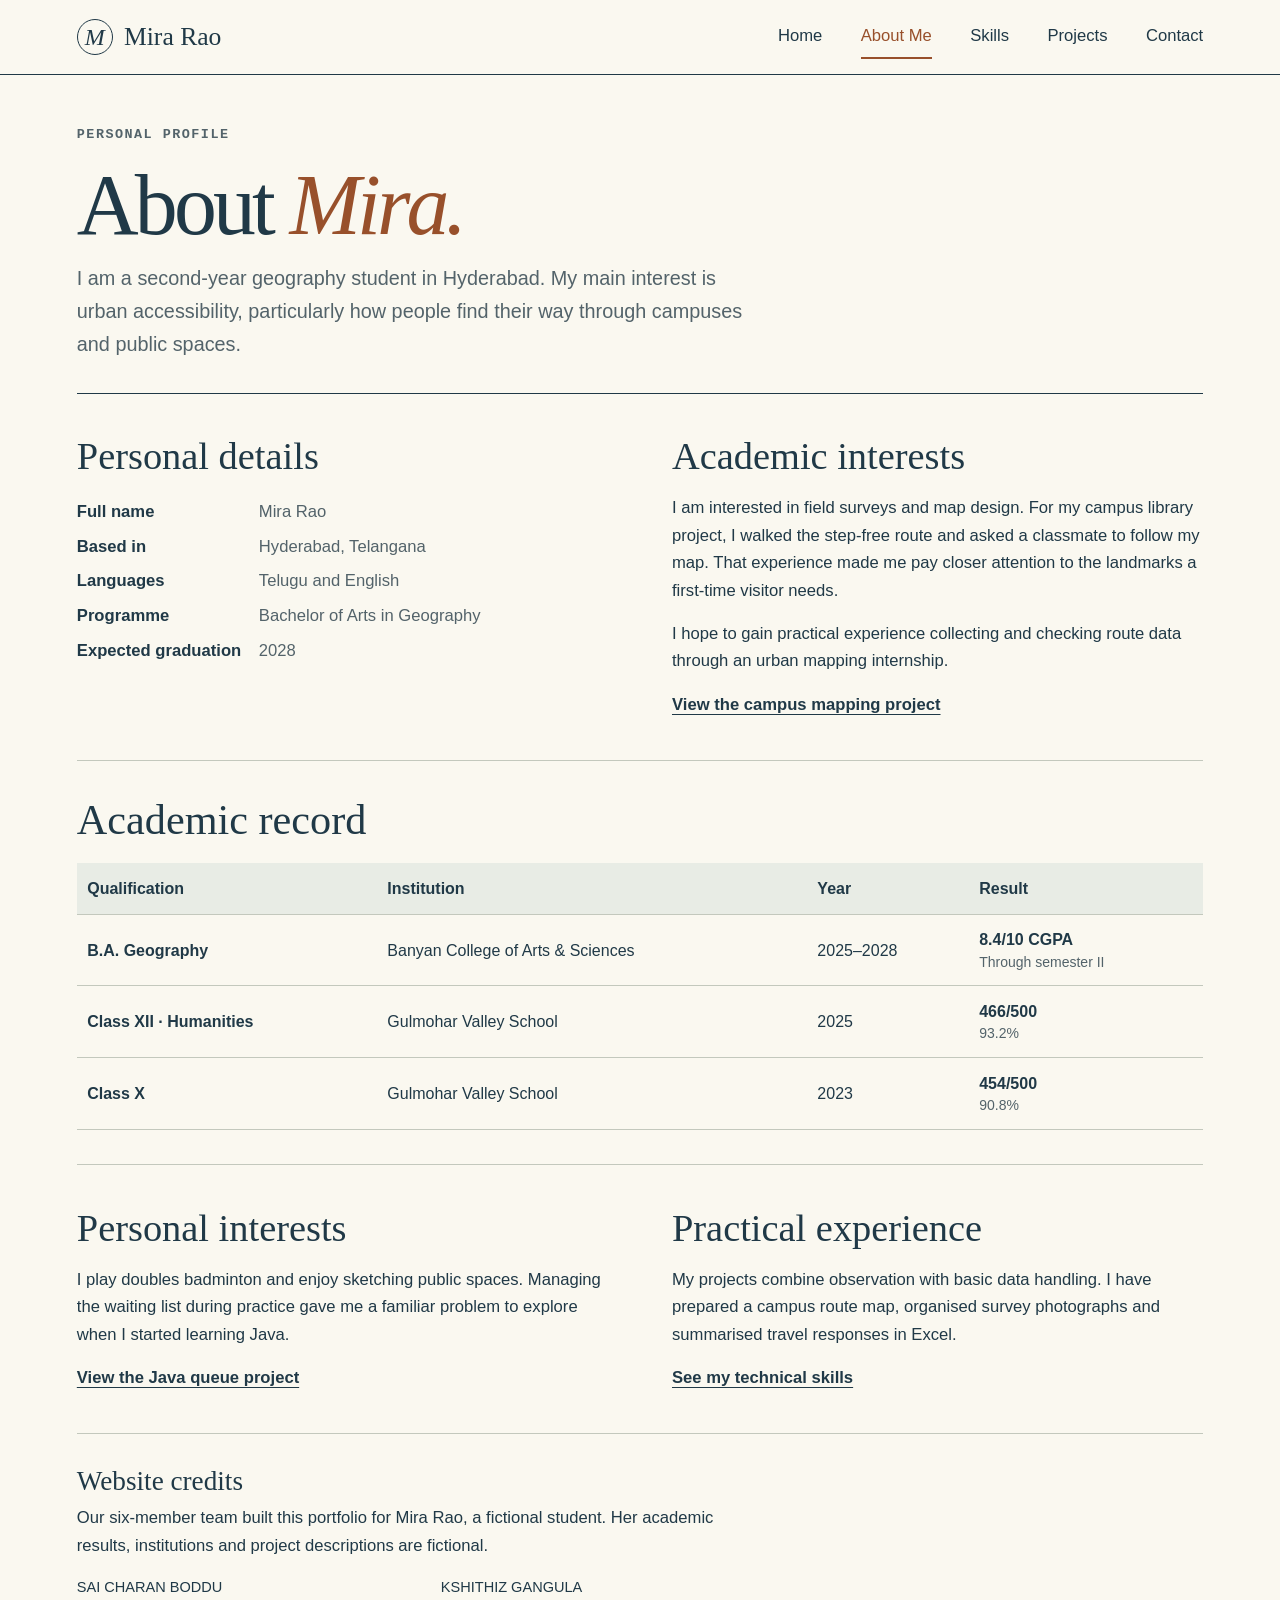
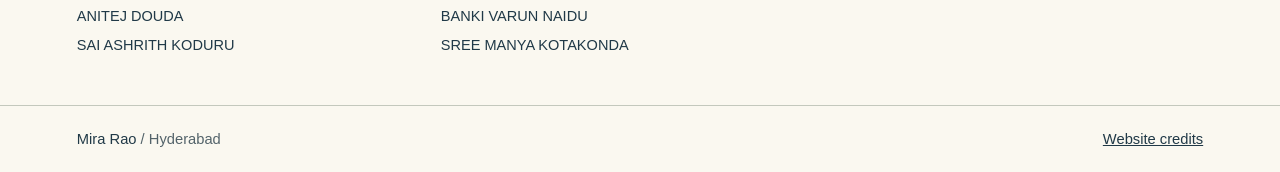
==== about.html @ ded07cf1 "first" ====
<!doctype html>
<html lang="en">
<head>
  <meta charset="utf-8">
  <meta name="viewport" content="width=device-width, initial-scale=1">
  <meta name="description" content="Meet Mira Rao, a geography student in Hyderabad. Explore her academic record, technical skills and project portfolio.">
  <title>About · Mira Rao</title>
  <link rel="stylesheet" href="assets/bootstrap.min.css">
  <link rel="stylesheet" href="assets/style.css">
  
</head>
<body>
  <a class="skip-link" href="#main">Skip to content</a>
  <header class="topbar">
    <div class="wrap bar-inner">
      <a class="brand" href="index.html" aria-label="Mira Rao home">
        <span class="monogram" aria-hidden="true">M</span> Mira Rao
      </a>
      <nav aria-label="Main navigation">
        <a href="index.html">Home</a>
        <a href="about.html" aria-current="page">About Me</a>
        <a href="skills.html">Skills</a>
        <a href="projects.html">Projects</a>
        <a href="contact.html">Contact</a>
      </nav>
    </div>
  </header>
  <main id="main" class="wrap">
    <header class="page-head">
      <p class="kicker">Personal profile</p>
      <h1>About <em>Mira.</em></h1>
      <p class="intro">I am a second-year geography student in Hyderabad. My main interest is urban accessibility, particularly how people find their way through campuses and public spaces.</p>
    </header>
    <section class="about-grid personal" aria-label="Personal details and career interests">
      <article>
        <h2>Personal details</h2>
        <dl class="profile-facts">
          <dt>Full name</dt><dd>Mira Rao</dd>
          <dt>Based in</dt><dd>Hyderabad, Telangana</dd>
          <dt>Languages</dt><dd>Telugu and English</dd>
          <dt>Programme</dt><dd>Bachelor of Arts in Geography</dd>
          <dt>Expected graduation</dt><dd>2028</dd>
        </dl>
      </article>
      <article>
        <h2>Academic interests</h2>
        <p>I am interested in field surveys and map design. For my campus library project, I walked the step-free route and asked a classmate to follow my map. That experience made me pay closer attention to the landmarks a first-time visitor needs.</p>
        <p>I hope to gain practical experience collecting and checking route data through an urban mapping internship.</p>
        <a class="text-link" href="projects.html#library">View the campus mapping project</a>
      </article>
    </section>
    <section class="record" aria-labelledby="education-title">
      <h2 id="education-title">Academic record</h2>
      <table>
        <caption class="visually-hidden">Mira Rao’s sample qualifications, institutions, years and results</caption>
        <thead><tr><th scope="col">Qualification</th><th scope="col">Institution</th><th scope="col">Year</th><th scope="col">Result</th></tr></thead>
        <tbody>
          <tr><th scope="row">B.A. Geography</th><td>Banyan College of Arts &amp; Sciences</td><td>2025–2028</td><td><strong>8.4/10 CGPA</strong><small>Through semester II</small></td></tr>
          <tr><th scope="row">Class XII · Humanities</th><td>Gulmohar Valley School</td><td>2025</td><td><strong>466/500</strong><small>93.2%</small></td></tr>
          <tr><th scope="row">Class X</th><td>Gulmohar Valley School</td><td>2023</td><td><strong>454/500</strong><small>90.8%</small></td></tr>
        </tbody>
      </table>
    </section>
    <section class="about-grid lower" aria-label="Personal interests and skills">
      <article>
        <h2>Personal interests</h2>
        <p>I play doubles badminton and enjoy sketching public spaces. Managing the waiting list during practice gave me a familiar problem to explore when I started learning Java.</p>
        <a class="text-link" href="projects.html#court-queue">View the Java queue project</a>
      </article>
      <article>
        <h2>Practical experience</h2>
        <p>My projects combine observation with basic data handling. I have prepared a campus route map, organised survey photographs and summarised travel responses in Excel.</p>
        <a class="text-link" href="skills.html">See my technical skills</a>
      </article>
    </section>
    <section id="site-team" class="credits" aria-labelledby="team-title">
      <h2 id="team-title">Website credits</h2>
      <p>Our six-member team built this portfolio for Mira Rao, a fictional student. Her academic results, institutions and project descriptions are fictional.</p>
      <ul>
        <li>SAI CHARAN BODDU</li>
        <li>KSHITHIZ GANGULA</li>
        <li>ANITEJ DOUDA</li>
        <li>BANKI VARUN NAIDU</li>
        <li>SAI ASHRITH KODURU</li>
        <li>SREE MANYA KOTAKONDA</li>
      </ul>
    </section>
  </main>
  <footer class="site-footer">
    <div class="wrap footer-inner">
      <span>Mira Rao <span class="muted">/ Hyderabad</span></span>
      <span><a href="about.html#site-team">Website credits</a></span>
    </div>
  </footer>
</body>
</html>
---- assets/style.css ----
/* Page layout shared by Mira's four portfolio pages. */
@font-face {
  font-family: "DM Serif Text";
  src: url("DMSerifText-Regular.ttf") format("truetype");
  font-display: swap;
}
@font-face {
  font-family: "DM Serif Text";
  src: url("DMSerifText-Italic.ttf") format("truetype");
  font-style: italic;
  font-display: swap;
}
:root {
  --paper: #faf8f0;
  --ink: #203947;
  --muted: #53636a;
  --accent: #98502b;
  --rule: #c3c8bd;
  --serif: "DM Serif Text", Georgia, serif;
}
body { background: var(--paper); color: var(--ink); font: 1.04rem/1.65 "Segoe UI", Arial, sans-serif; }
h1, h2, h3 { font-family: var(--serif); font-weight: 400; line-height: 1.12; }
h1 em { color: var(--accent); }
h2 { font-size: clamp(2rem, 3.3vw, 3.1rem); }
a { color: inherit; }
.wrap { width: min(88%, 1130px); margin-inline: auto; }
.skip-link { position: absolute; top: -5rem; left: 1rem; padding: .5rem; background: white; z-index: 2; }
.skip-link:focus { top: .5rem; }
:focus-visible { outline: 3px solid var(--accent); outline-offset: 4px; }
.topbar { border-bottom: 1px solid var(--ink); }
.bar-inner, nav, .actions, .section-heading, .footer-inner { display: flex; align-items: center; gap: 1.25rem; }
.bar-inner { justify-content: space-between; min-height: 74px; }
.brand { display: flex; align-items: center; gap: .7rem; text-decoration: none; font: 1.6rem var(--serif); }
.monogram { display: grid; place-items: center; width: 36px; height: 36px; border: 1px solid var(--ink); border-radius: 50%; font: italic 1.5rem var(--serif); }
nav { gap: clamp(1rem, 3vw, 2.6rem); }
nav a { padding-block: .45rem; text-decoration: none; border-bottom: 2px solid transparent; }
nav a:hover, nav a[aria-current="page"] { color: var(--accent); border-color: currentColor; }
.kicker { font: 600 .84rem/1.5 Consolas, monospace; text-transform: uppercase; letter-spacing: .11em; color: var(--muted); margin: 0 0 .85rem; }
.hero {
  display: grid;
  grid-template-columns: 1.2fr 1fr;
  align-items: center;
  gap: clamp(2rem, 6vw, 6rem);
  padding-block: 3rem;
}
.hero h1 { font-size: clamp(4.2rem, 8.6vw, 8.1rem); letter-spacing: -.055em; margin-bottom: 1.05rem; }
.hero-description, .intro { font-size: clamp(1.1rem, 1.55vw, 1.35rem); color: var(--muted); max-width: 43rem; }
.actions { flex-wrap: wrap; margin-top: 1.6rem; }
.primary-btn { background: var(--ink); color: white; padding: .68rem 1.1rem; border-radius: .16rem; font-weight: 600; transition: background-color .18s; }
.primary-btn:hover, .primary-btn:focus-visible { background: #3a5462; color: white; }
.text-link { font-weight: 600; text-underline-offset: .26em; text-decoration-thickness: 1px; }
.text-link:hover { color: var(--accent); }
figure { margin: 0; }
.portrait img { width: 100%; height: auto; aspect-ratio: 1.25; object-fit: cover; object-position: 50% 33%; border-radius: 42% 42% 2px 2px; }
figcaption { font: italic 1.04rem/1.45 var(--serif); color: var(--muted); margin-top: .5rem; }
.portrait figcaption { text-align: center; }
.selected, .archive { border-top: 1px solid var(--ink); padding-block: 2.4rem 3.5rem; }
.section-heading { justify-content: space-between; flex-wrap: wrap; margin-bottom: 1.6rem; }
.section-heading h2 { margin: 0; }
.feature, .about-grid, .contact-grid {
  display: grid;
  grid-template-columns: repeat(2, minmax(0, 1fr));
  gap: clamp(2rem, 5vw, 5rem);
}
.feature { align-items: center; }
.feature img { display: block; width: 100%; height: auto; }
.feature h3, .feature h2, .about-grid h2, .contact-note h2 { font-size: clamp(1.95rem, 3vw, 2.7rem); }
.feature p { max-width: 39rem; }
.site-footer { border-top: 1px solid var(--rule); }
.footer-inner { justify-content: space-between; flex-wrap: wrap; padding-block: 1.3rem; font-size: .92rem; }
.muted { color: var(--muted); }
.page-head { border-bottom: 1px solid var(--ink); padding-block: 3.1rem 2rem; }
.page-head h1 { font-size: clamp(3.4rem, 6.7vw, 6rem); letter-spacing: -.045em; }
.page-head .intro { margin-bottom: 0; }
.about-grid, .contact-grid, .lead-story { padding-block: 2.6rem; }
.lower, .credits { border-top: 1px solid var(--rule); }
.about-grid h2 { margin-bottom: 1rem; }
.tools dt { margin-bottom: .1rem; }
.tools dd { margin-bottom: .85rem; color: var(--muted); }
.credits { padding-block: 2rem; }
.credits h2 { font-size: 1.7rem; }
.credits p { max-width: 43rem; }
.credits ul { display: grid; grid-template-columns: repeat(2,minmax(0,1fr)); gap: .3rem 1.5rem; list-style: none; padding: 0; max-width: 44rem; font-size: .91rem; }
.archive > h2 { margin-bottom: 1.2rem; }
.contact-grid { grid-template-columns: 1.6fr 1fr; align-items: start; }
.contact-note { padding: 2rem; background: #e8ece5; border-top: 3px solid var(--ink); }
.contact-email { overflow-wrap: anywhere; }
.input-pair { display: grid; grid-template-columns: 1fr 1fr; gap: 1rem; margin-bottom: 1rem; }
.form-label { font-weight: 600; }
.form-control { min-height: 46px; border-color: #9da8aa; }
.form-hint, .contact-note small { color: var(--muted); font-size: .94rem; }
.form-hint { margin: .75rem 0 1rem; }
#form-status { margin-top: 1rem; }
@media (max-width: 800px) {
  .wrap { width: 91%; }
  .input-pair { grid-template-columns: 1fr; }
}
@media (max-width: 650px) {
  .hero, .feature, .about-grid, .contact-grid {
    grid-template-columns: 1fr;
  }
  .bar-inner { flex-wrap: wrap; gap: .2rem; padding-block: .65rem; }
  nav { flex-wrap: wrap; gap: .95rem; }
  .hero { gap: 1.8rem; padding-block: 2.4rem; }
  .portrait { width: min(100%, 26rem); }
  .portrait img { aspect-ratio: 1.55; }
  .about-grid, .contact-grid, .lead-story { padding-block: 2rem; }
  .credits ul { grid-template-columns: 1fr; }
  .page-head { padding-block: 2.3rem 1.6rem; }
}
@media (prefers-reduced-motion: reduce) {
  *, *::before, *::after { scroll-behavior: auto !important; transition: none !important; }
}

.skill-columns .tools { margin-top: 1.25rem; }
.skill-columns .tools dd { margin-bottom: 1.1rem; }
.social-links { padding-top: 1rem; border-top: 1px solid var(--rule); }
.social-links h3, .profile-preview h3 { font-size: 1.4rem; }
.social-links a, .profile-preview .text-link { margin-right: 1rem; }
.social-links small { display: block; margin-top: .5rem; }
.profile-preview { display: none; max-width: 48rem; margin-bottom: 2rem; padding: 1.6rem; border: 1px solid var(--rule); }
.profile-preview:target { display: block; }

/* Profile details and academic results */
.profile-facts { display: grid; grid-template-columns: auto 1fr; gap: .45rem 1.1rem; margin: 1.25rem 0 0; }
.profile-facts dt { font-weight: 600; }
.profile-facts dd { margin: 0; color: var(--muted); }
.record { border-top: 1px solid var(--rule); padding-block: 2.2rem; }
.record h2 { margin-bottom: 1.25rem; }
.record table { width: 100%; border-collapse: collapse; font-size: 1rem; line-height: 1.45; }
.record th, .record td { padding: .85rem .65rem; border-bottom: 1px solid var(--rule); text-align: left; }
.record thead th { background: #e8ece5; font-weight: 600; }
.record small { display: block; color: var(--muted); }
.skill-list { margin: 1.15rem 0; }
.skill-list dt { padding-top: .8rem; border-top: 1px solid var(--rule); font-size: 1.08rem; }
.skill-list dd { margin: .25rem 0 1rem; color: var(--muted); }
@media (max-width: 650px) {
  .record table { font-size: .9rem; }
  .record th, .record td { padding: .65rem .28rem; overflow-wrap: anywhere; }
  .profile-facts { grid-template-columns: minmax(0, .9fr) minmax(0, 1.2fr); }
}

.project-description { display: grid; grid-template-columns: minmax(0, .85fr) minmax(0, 1.15fr); gap: clamp(1rem, 5vw, 5rem); padding-block: 1.7rem; border-bottom: 1px solid var(--rule); }
.project-description:last-child { border-bottom: 0; }
.project-description h2 { font-size: clamp(1.65rem, 2.4vw, 2.3rem); margin: 0; }
.project-description .kicker { margin-bottom: .35rem; }
.project-description > p { margin: 0; align-self: center; }
@media (max-width: 650px) {
  .project-description { grid-template-columns: 1fr; gap: .6rem; padding-block: 1.4rem; }
}
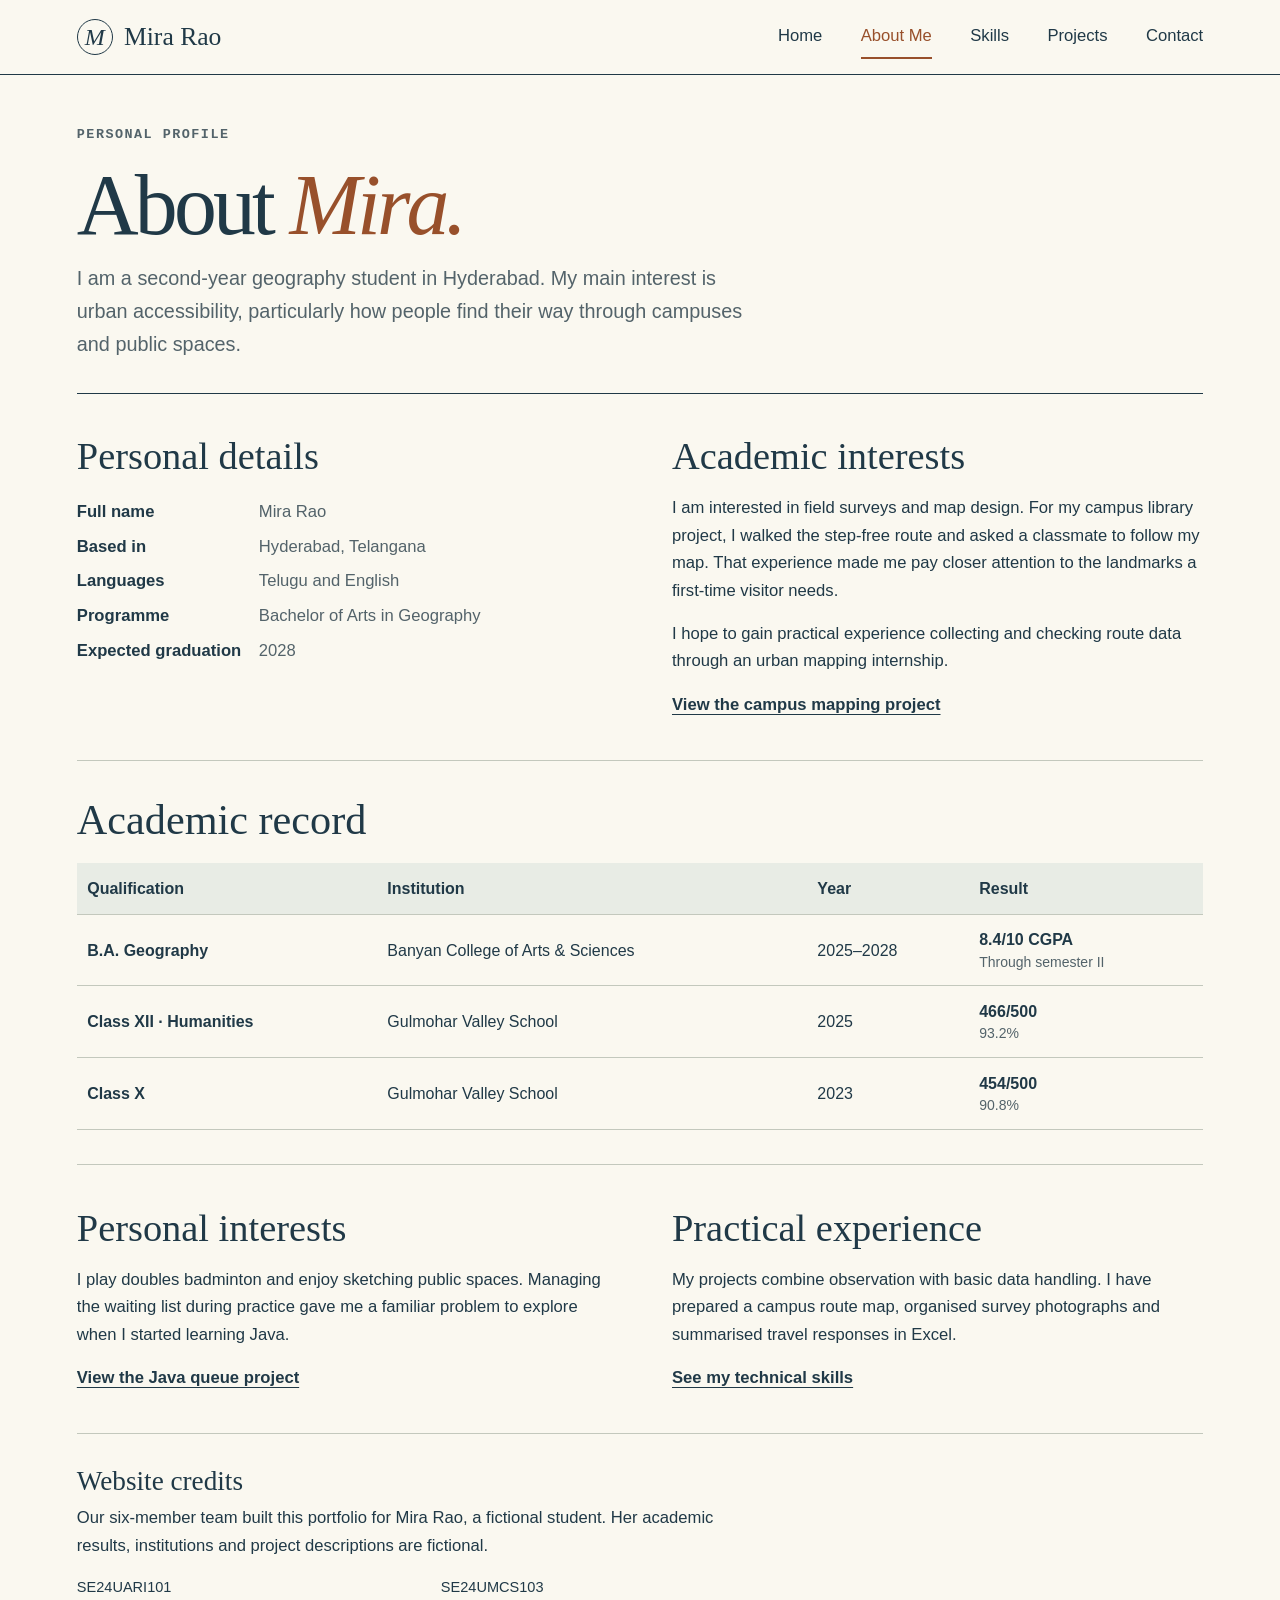
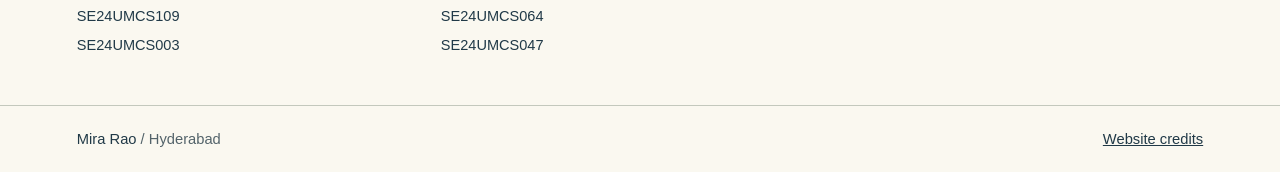
==== commit 135b2381: "update" ====
--- a/about.html
+++ b/about.html
@@ -77,12 +77,12 @@
       <h2 id="team-title">Website credits</h2>
       <p>Our six-member team built this portfolio for Mira Rao, a fictional student. Her academic results, institutions and project descriptions are fictional.</p>
       <ul>
-        <li>SAI CHARAN BODDU</li>
-        <li>KSHITHIZ GANGULA</li>
-        <li>ANITEJ DOUDA</li>
-        <li>BANKI VARUN NAIDU</li>
-        <li>SAI ASHRITH KODURU</li>
-        <li>SREE MANYA KOTAKONDA</li>
+        <li>SE24UARI101</li>
+        <li>SE24UMCS103</li>
+        <li>SE24UMCS109</li>
+        <li>SE24UMCS064</li>
+        <li>SE24UMCS003</li>
+        <li>SE24UMCS047</li>
       </ul>
     </section>
   </main>
